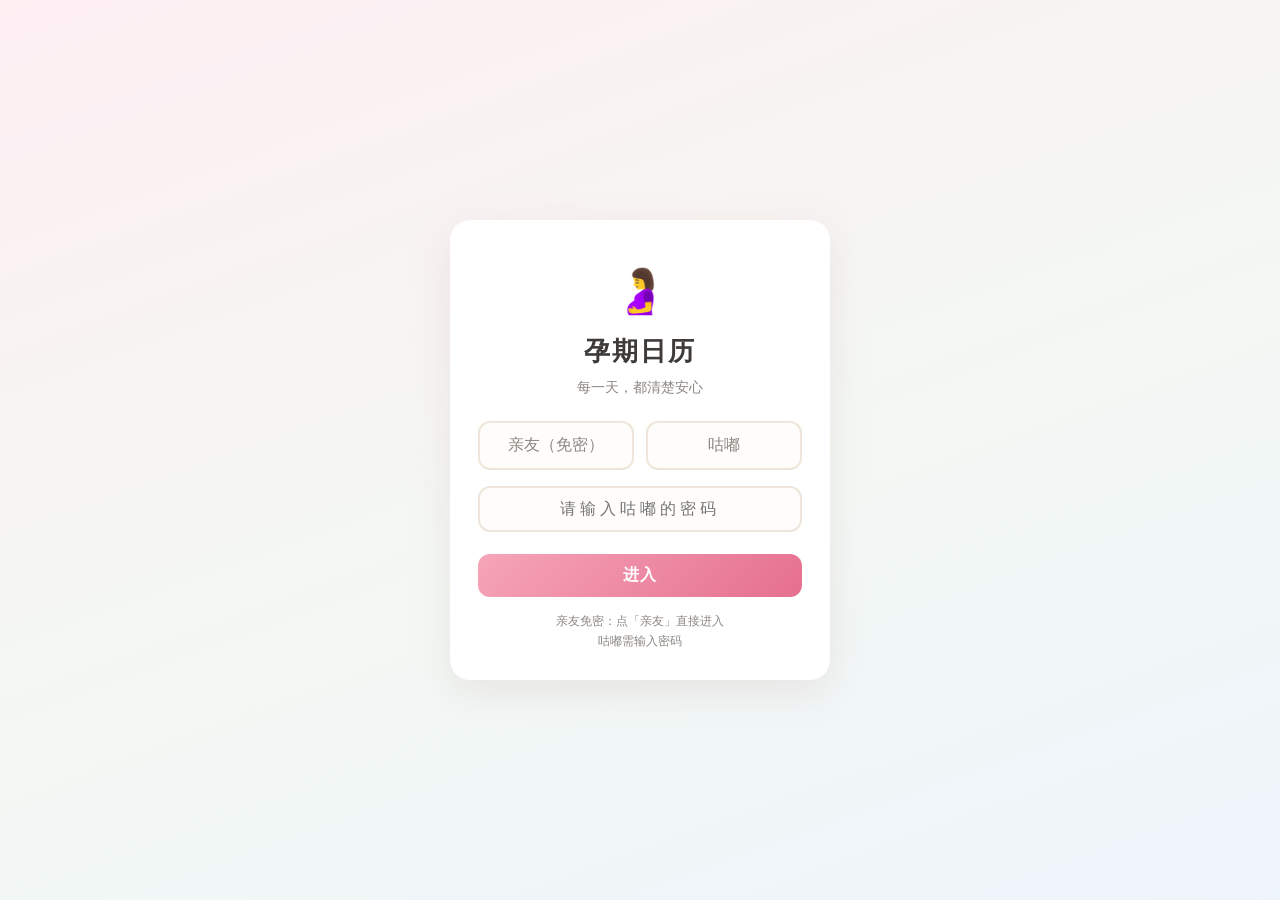
==== index.html @ 3a5e776f "deploy index.html" ====
<!DOCTYPE html>
<html lang="zh-CN">
<head>
<meta charset="utf-8">
<meta name="viewport" content="width=device-width, initial-scale=1, viewport-fit=cover">
<meta name="format-detection" content="telephone=no">
<title>孕期日历 · 咕嘟的孕期小日历</title>
<link rel="stylesheet" href="css/style.css?v=1">
</head>
<body>

<!-- ============ 登录页（未登录唯一可见） ============ -->
<div id="login-view" class="login-view">
  <div class="login-card">
    <div class="login-emoji">🤰</div>
    <div class="login-title">孕期日历</div>
    <div class="login-sub">每一天，都清楚安心</div>

    <div class="login-roles" id="login-roles">
      <button type="button" class="role-btn" data-role="family">亲友（免密）</button>
      <button type="button" class="role-btn" data-role="owner">咕嘟</button>
    </div>

    <input type="password" id="login-pwd" class="login-pwd" placeholder="请输入咕嘟的密码" autocomplete="current-password">
    <div class="login-error" id="login-error"></div>
    <button type="button" class="btn-primary btn-block" id="login-btn">进入</button>
    <div class="login-hint">亲友免密：点「亲友」直接进入<br>咕嘟需输入密码</div>
  </div>
</div>

<!-- ============ 主应用 ============ -->
<div id="app-view" class="app-view hidden">

  <header class="topbar">
    <div class="topbar-title">🤰 孕期日历</div>
    <div class="topbar-user">
      <span id="user-name" class="user-name"></span>
      <button type="button" id="logout-btn" class="btn-mini">退出</button>
    </div>
  </header>

  <!-- 今日卡 -->
  <section class="today-card" id="today-card">
    <div class="today-main">
      <div class="today-ga" id="today-ga"></div>
      <div class="today-stage" id="today-stage"></div>
    </div>
    <div class="progress"><div class="progress-fill" id="progress-fill"></div></div>
    <div class="today-meta">
      <span id="today-date"></span>
      <span id="today-edd"></span>
      <span id="today-next-check"></span>
    </div>
    <div class="offline-banner hidden" id="offline-banner">⚠️ 当前离线，显示的是最近一次缓存数据</div>
  </section>

  <!-- ===== 日历视图 ===== -->
  <section id="view-calendar" class="view">
    <div class="cal-nav">
      <button type="button" id="cal-prev" class="cal-nav-btn">‹</button>
      <div class="cal-month-label" id="cal-month-label"></div>
      <button type="button" id="cal-next" class="cal-nav-btn">›</button>
    </div>
    <div class="cal-weekdays">
      <span>日</span><span>一</span><span>二</span><span>三</span><span>四</span><span>五</span><span>六</span>
    </div>
    <div class="cal-grid" id="cal-grid"></div>
    <div class="cal-legend">
      <span><i class="dot dot-weight"></i>体重</span>
      <span><i class="dot dot-check"></i>产检</span>
      <span><i class="dot dot-event"></i>事项</span>
    </div>

    <!-- 日期详情：手机端=底部弹层；桌面端=日历下方的内联区块 -->
    <div id="detail-panel" class="detail-panel hidden">
      <div class="detail-header">
        <div class="detail-header-text">
          <div class="detail-date" id="detail-date"></div>
          <div class="detail-ga" id="detail-ga"></div>
        </div>
        <button type="button" id="detail-close" class="btn-mini">✕</button>
      </div>
      <div class="detail-body" id="detail-body"></div>
    </div>
    <div class="detail-mask hidden" id="detail-mask"></div>
    <div id="detail-hint" class="detail-hint hidden">👆 点上方日历中的日期，查看当天的孕周、产检、饮食提醒</div>
  </section>

  <!-- ===== 体重视图 ===== -->
  <section id="view-weight" class="view hidden">
    <h2 class="view-title">体重记录</h2>
    <div class="chart-card">
      <div class="chart-wrap" id="chart-wrap"></div>
      <div class="chart-note" id="chart-note"></div>
    </div>
    <div class="weight-form-wrap" id="weight-form-wrap"></div>
    <h3 class="list-title">历史记录</h3>
    <div class="weight-list" id="weight-list"></div>
  </section>

  <!-- ===== 建议视图 ===== -->
  <section id="view-suggest" class="view hidden">
    <h2 class="view-title">提建议</h2>
    <div class="suggest-compose" id="suggest-compose"></div>
    <h3 class="list-title" id="suggest-list-title"></h3>
    <div class="suggest-list" id="suggest-list"></div>
  </section>

  <!-- ===== 设置视图 ===== -->
  <section id="view-settings" class="view hidden">
    <h2 class="view-title">设置</h2>

    <div class="settings-group" id="settings-basic">
      <h3 class="settings-title">基础信息（仅咕嘟可修改）</h3>
      <label class="field">
        <span>末次月经（LMP）</span>
        <input type="date" id="set-lmp" disabled>
      </label>
      <label class="field">
        <span>身高（cm）</span>
        <input type="number" id="set-height" placeholder="如 160" min="100" max="220" step="0.5" inputmode="decimal" disabled>
      </label>
      <label class="field">
        <span>孕前体重（kg）</span>
        <input type="number" id="set-preweight" placeholder="如 55" min="30" max="150" step="0.1" inputmode="decimal" disabled>
      </label>
      <div class="bmi-info" id="bmi-info"></div>
      <div class="bmi-table" id="bmi-table"></div>
      <button type="button" class="btn-primary" id="set-basic-save" disabled>保存</button>
    </div>

    <div class="settings-group">
      <h3 class="settings-title">账户</h3>
      <div class="settings-row">
        <span>当前身份</span><span id="settings-role"></span>
      </div>
      <button type="button" class="btn-ghost" id="logout-btn2">退出登录</button>
    </div>

    <div class="settings-group" id="settings-backup">
      <h3 class="settings-title">数据备份（仅咕嘟）</h3>
      <div class="settings-tip">建议每月导出一次备份，防止意外丢失。导入会与现有数据合并（同日体重以导入文件为准）。</div>
      <button type="button" class="btn-ghost" id="export-btn">导出备份（JSON）</button>
      <button type="button" class="btn-ghost" id="import-btn">导入备份</button>
      <input type="file" id="import-file" accept=".json,application/json" class="hidden">
    </div>

    <div class="settings-group">
      <h3 class="settings-title">云同步状态</h3>
      <div class="settings-row"><span>存储模式</span><span id="cloud-status"></span></div>
      <button type="button" class="btn-ghost hidden" id="cloud-retry">重新连接云端</button>
    </div>

    <div class="settings-group" id="settings-owner-tools">
      <h3 class="settings-title">维护工具（仅咕嘟）</h3>
      <button type="button" class="btn-ghost" id="selftest-btn">运行自检</button>
      <div class="selftest-result" id="selftest-result"></div>
      <details class="hash-gen">
        <summary>密码哈希生成器（改密码用）</summary>
        <div class="settings-tip">输入新密码，生成 SHA-256 哈希，粘贴到 js/config.js 的 USERS 里替换旧哈希，同时更新 Supabase 的 app_secrets 表。</div>
        <label class="field"><span>新密码</span><input type="text" id="hash-input" placeholder="输入新密码"></label>
        <div class="hash-output" id="hash-output"></div>
      </details>
    </div>

    <div class="settings-group">
      <h3 class="settings-title">内容来源与免责声明</h3>
      <div class="sources-list" id="sources-list"></div>
      <div class="disclaimer" id="disclaimer-text"></div>
    </div>
  </section>

  <!-- 底部导航 -->
  <nav class="tabbar">
    <button type="button" class="tab active" data-tab="calendar">📅<span>日历</span></button>
    <button type="button" class="tab" data-tab="weight">⚖️<span>体重</span></button>
    <button type="button" class="tab" data-tab="suggest">💬<span>建议</span><i class="badge hidden" id="suggest-badge"></i></button>
    <button type="button" class="tab" data-tab="settings">⚙️<span>设置</span></button>
  </nav>
</div>

<!-- ============ 通用弹窗 ============ -->
<div id="modal" class="modal hidden">
  <div class="modal-card" id="modal-card"></div>
</div>
<div class="modal-mask hidden" id="modal-mask"></div>

<!-- 轻提示 -->
<div id="toast" class="toast hidden"></div>

<!-- 腾讯云开发 Web SDK（官方 CDN，国内直连；仅云同步模式需要） -->
<script src="https://static.cloudbase.net/cloudbase-js-sdk/2.17.3/cloudbase.full.js"></script>
<script src="js/config.js?v=1"></script>
<script src="js/sha256.js?v=1"></script>
<script src="js/content.js?v=1"></script>
<script src="js/calc.js?v=1"></script>
<script src="js/storage.js?v=1"></script>
<script src="js/chart.js?v=1"></script>
<script src="js/app.js?v=1"></script>
</body>
</html>
---- css/style.css ----
/* ============ 孕期日历 · 样式 ============ */
/* 移动优先；微信内核兼容：不用 dvh/:has() 等新特性 */

:root {
  --pink: #f6a5b8;
  --pink-deep: #e56f8f;
  --green: #8fd0b0;
  --green-deep: #4e9f78;
  --blue: #9bb7e0;
  --ink: #3d3a38;
  --muted: #8c8782;
  --bg: #faf6f1;
  --card: #ffffff;
  --line: #eee5db;
  --w-blue: #5b9bd5;
  --check-orange: #f2a65a;
  --event-purple: #a98cd6;
  --danger: #d96c6c;
  --radius: 14px;
}

* { margin: 0; padding: 0; box-sizing: border-box; -webkit-tap-highlight-color: transparent; }

html { font-size: 16px; }

body {
  font-family: -apple-system, BlinkMacSystemFont, "PingFang SC", "Hiragino Sans GB",
               "Microsoft YaHei", "Segoe UI", Roboto, sans-serif;
  background: var(--bg);
  color: var(--ink);
  line-height: 1.6;
  padding-bottom: 70px;
  min-height: 100vh;
}

.hidden { display: none !important; }

button { font-family: inherit; cursor: pointer; border: none; background: none; color: inherit; }
input, textarea, select { font-family: inherit; font-size: 16px; color: var(--ink); }

/* ============ 登录页 ============ */
.login-view {
  min-height: 100vh;
  display: flex;
  align-items: center;
  justify-content: center;
  padding: 24px;
  background: linear-gradient(160deg, #fdeef2 0%, #f3f8f4 55%, #eef4fb 100%);
}
.login-card {
  width: 100%;
  max-width: 380px;
  background: var(--card);
  border-radius: 20px;
  box-shadow: 0 12px 40px rgba(190, 150, 140, 0.18);
  padding: 36px 28px 28px;
  text-align: center;
}
.login-emoji { font-size: 44px; }
.login-title { font-size: 26px; font-weight: 700; margin-top: 4px; letter-spacing: 2px; }
.login-sub { color: var(--muted); font-size: 14px; margin: 4px 0 22px; }

.login-roles { display: flex; gap: 12px; margin-bottom: 16px; }
.role-btn {
  flex: 1;
  padding: 12px 0;
  border-radius: 12px;
  border: 2px solid var(--line);
  font-size: 16px;
  color: var(--muted);
  background: #fffdfb;
  transition: all .15s;
}
.role-btn.selected {
  border-color: var(--pink-deep);
  background: #fdeef2;
  color: var(--pink-deep);
  font-weight: 600;
}

.login-pwd {
  width: 100%;
  padding: 12px 14px;
  border: 2px solid var(--line);
  border-radius: 12px;
  background: #fffdfb;
  text-align: center;
  letter-spacing: 4px;
  outline: none;
}
.login-pwd:focus { border-color: var(--pink); }
.login-error { color: var(--danger); font-size: 13px; min-height: 22px; padding-top: 4px; }
.login-hint { color: var(--muted); font-size: 12px; margin-top: 14px; line-height: 1.7; }

/* ============ 按钮 ============ */
.btn-primary {
  display: inline-block;
  padding: 11px 22px;
  border-radius: 12px;
  background: linear-gradient(135deg, #f6a5b8, #e56f8f);
  color: #fff;
  font-size: 16px;
  font-weight: 600;
  letter-spacing: 1px;
  transition: opacity .15s;
}
.btn-primary:disabled { opacity: .45; cursor: not-allowed; }
.btn-block { display: block; width: 100%; }
.btn-ghost {
  display: block;
  width: 100%;
  margin-top: 10px;
  padding: 10px 14px;
  border: 1.5px solid var(--line);
  border-radius: 10px;
  background: #fffdfb;
  font-size: 14px;
  color: var(--ink);
}
.btn-ghost:active { background: #f7f1ea; }
.btn-mini {
  padding: 4px 10px;
  border: 1px solid rgba(255,255,255,.5);
  border-radius: 8px;
  color: #fff;
  font-size: 12px;
}
.btn-danger { color: var(--danger); }
.btn-sm {
  padding: 5px 12px;
  border: 1px solid var(--line);
  border-radius: 8px;
  font-size: 13px;
  background: #fffdfb;
}

/* ============ 顶部栏 ============ */
.topbar {
  position: sticky;
  top: 0;
  z-index: 30;
  display: flex;
  align-items: center;
  justify-content: space-between;
  padding: 10px 16px;
  background: linear-gradient(135deg, #f6a5b8, #e56f8f);
  color: #fff;
  box-shadow: 0 2px 10px rgba(220, 140, 160, .35);
}
.topbar-title { font-size: 17px; font-weight: 700; letter-spacing: 1px; }
.topbar-user { display: flex; align-items: center; gap: 8px; }
.user-name { font-size: 13px; opacity: .95; }

/* ============ 今日卡 ============ */
.today-card {
  margin: 14px 14px 6px;
  padding: 16px;
  border-radius: var(--radius);
  background: linear-gradient(135deg, #fff7f9 0%, #fffdfb 100%);
  box-shadow: 0 4px 16px rgba(190, 150, 140, .12);
  border: 1px solid #fbe8ee;
}
.today-main { display: flex; align-items: center; justify-content: space-between; }
.today-ga { font-size: 30px; font-weight: 800; letter-spacing: 1px; }
.today-stage {
  padding: 4px 12px;
  border-radius: 20px;
  font-size: 13px;
  font-weight: 600;
  color: #fff;
  background: var(--pink-deep);
}
.today-stage.mid { background: var(--green-deep); }
.today-stage.late { background: #7d9cc8; }

.progress {
  height: 8px;
  background: #f3e8e2;
  border-radius: 4px;
  margin: 14px 0 10px;
  overflow: hidden;
}
.progress-fill {
  height: 100%;
  width: 0;
  border-radius: 4px;
  background: linear-gradient(90deg, var(--pink), var(--pink-deep));
  transition: width .3s;
}
.today-meta { display: flex; flex-wrap: wrap; gap: 6px 14px; font-size: 12.5px; color: var(--muted); }

.offline-banner {
  margin-top: 10px;
  padding: 8px 10px;
  border-radius: 8px;
  background: #fff4e0;
  color: #a9742a;
  font-size: 12.5px;
}

/* ============ 视图容器 ============ */
.view { padding: 12px 14px 20px; }
.view-title { font-size: 18px; font-weight: 700; margin: 4px 0 12px; }
.list-title { font-size: 15px; font-weight: 700; margin: 18px 0 8px; }

/* ============ 日历 ============ */
.cal-nav {
  display: flex;
  align-items: center;
  justify-content: space-between;
  margin-bottom: 8px;
}
.cal-nav-btn {
  width: 40px;
  height: 40px;
  border-radius: 50%;
  background: #fff;
  border: 1px solid var(--line);
  font-size: 20px;
  color: var(--muted);
  line-height: 1;
}
.cal-nav-btn:disabled { opacity: .3; }
.cal-month-label { font-size: 16px; font-weight: 700; }

.cal-weekdays {
  display: grid;
  grid-template-columns: repeat(7, 1fr);
  text-align: center;
  font-size: 12px;
  color: var(--muted);
  padding: 4px 0 6px;
}
.cal-grid {
  display: grid;
  grid-template-columns: repeat(7, 1fr);
  gap: 4px;
}
.cal-cell {
  position: relative;
  aspect-ratio: 1;
  min-height: 46px;
  background: #fff;
  border: 1.5px solid transparent;
  border-radius: 10px;
  padding: 4px 2px;
  text-align: center;
  display: flex;
  flex-direction: column;
  align-items: center;
  justify-content: flex-start;
}
.cal-cell.clickable { cursor: pointer; }
.cal-cell.clickable:active { background: #fdf0f3; }
.cal-cell.off { background: transparent; opacity: .35; cursor: default; }
.cal-cell.today { border-color: var(--pink-deep); }
.cal-cell.selected { border-color: var(--pink-deep); background: #fdeef2; }
.cal-day {
  width: 26px;
  height: 26px;
  line-height: 26px;
  border-radius: 50%;
  font-size: 14px;
}
.cal-cell.today .cal-day { background: var(--pink-deep); color: #fff; font-weight: 700; }
.cal-dots {
  position: absolute;
  bottom: 4px;
  left: 0;
  right: 0;
  display: flex;
  justify-content: center;
  gap: 3px;
}
.dot { display: inline-block; width: 6px; height: 6px; border-radius: 50%; }
.dot-weight { background: var(--w-blue); }
.dot-check { background: var(--check-orange); }
.dot-event { background: var(--event-purple); }
.cal-legend {
  display: flex;
  justify-content: center;
  gap: 18px;
  margin-top: 12px;
  font-size: 12px;
  color: var(--muted);
}
.cal-legend .dot { margin-right: 4px; vertical-align: middle; }

/* ============ 图表 ============ */
.chart-card {
  background: #fff;
  border-radius: var(--radius);
  border: 1px solid var(--line);
  padding: 12px;
}
.chart-wrap { width: 100%; }
.chart-wrap svg { display: block; width: 100%; height: auto; }
.chart-note { font-size: 12px; color: var(--muted); margin-top: 6px; text-align: center; min-height: 18px; }
.chart-empty { color: var(--muted); font-size: 13px; text-align: center; padding: 40px 0; }
.chart-tip {
  position: absolute;
  z-index: 5;
  background: rgba(50, 42, 38, .95);
  color: #fff;
  border-radius: 10px;
  padding: 8px 10px;
  font-size: 12px;
  pointer-events: none;
  min-width: 150px;
  max-width: 230px;
  box-shadow: 0 4px 14px rgba(0,0,0,.2);
}
.chart-tip-row { display: flex; justify-content: space-between; gap: 10px; line-height: 1.7; }
.chart-tip-k { color: rgba(255,255,255,.68); flex-shrink: 0; }
.chart-tip-v { font-weight: 600; text-align: right; }

/* ============ 表单 ============ */
.weight-form-wrap { margin-top: 14px; }
.form-card {
  background: #fff;
  border-radius: var(--radius);
  border: 1px solid var(--line);
  padding: 14px;
}
.form-card h3 { font-size: 14px; margin-bottom: 10px; }
.field { display: block; margin-bottom: 10px; }
.field span { display: block; font-size: 13px; color: var(--muted); margin-bottom: 4px; }
.field input, .field textarea {
  width: 100%;
  padding: 10px 12px;
  border: 1.5px solid var(--line);
  border-radius: 10px;
  background: #fffdfb;
  outline: none;
}
.field input:focus, .field textarea:focus { border-color: var(--pink); }
.field-row { display: flex; gap: 10px; }
.field-row .field { flex: 1; }
.login-tip {
  margin-top: 12px;
  padding: 10px 12px;
  border-radius: 10px;
  background: #f7f1ea;
  font-size: 13px;
  color: var(--muted);
  text-align: center;
}

/* ============ 列表 ============ */
.weight-item, .suggest-item {
  background: #fff;
  border: 1px solid var(--line);
  border-radius: 12px;
  padding: 10px 12px;
  margin-bottom: 8px;
  font-size: 13.5px;
}
.weight-item .row1, .suggest-item .row1 { display: flex; justify-content: space-between; align-items: center; }
.weight-item .kg { font-size: 17px; font-weight: 700; color: var(--w-blue); }
.weight-item .delta-up { color: var(--danger); }
.weight-item .delta-down { color: var(--green-deep); }
.weight-item .delta-flat { color: var(--muted); }
.weight-item .meta { color: var(--muted); font-size: 12px; margin-top: 2px; }
.weight-item .ops { display: flex; gap: 6px; }
.empty-tip { color: var(--muted); font-size: 13px; text-align: center; padding: 24px 0; }

.suggest-item .status {
  padding: 2px 8px;
  border-radius: 10px;
  font-size: 11px;
  font-weight: 600;
}
.status-new { background: #fde4d0; color: #c07b2e; }
.status-done { background: #e3f3ea; color: var(--green-deep); }
.suggest-item .content { margin-top: 6px; white-space: pre-wrap; word-break: break-all; }
.suggest-item .meta { color: var(--muted); font-size: 12px; margin-top: 4px; }

/* ============ 底部导航 ============ */
.tabbar {
  position: fixed;
  bottom: 0;
  left: 0;
  right: 0;
  z-index: 40;
  display: flex;
  background: #fff;
  border-top: 1px solid var(--line);
  box-shadow: 0 -2px 12px rgba(0,0,0,.05);
  padding-bottom: env(safe-area-inset-bottom);
  transform: translateZ(0);
}
.tab {
  flex: 1;
  padding: 8px 0 7px;
  font-size: 11px;
  color: var(--muted);
  display: flex;
  flex-direction: column;
  align-items: center;
  gap: 1px;
  position: relative;
}
.tab.active { color: var(--pink-deep); font-weight: 600; }
.badge {
  position: absolute;
  top: 5px;
  left: calc(50% + 8px);
  width: 9px;
  height: 9px;
  border-radius: 50%;
  background: var(--danger);
}

/* ============ 详情弹层 ============ */
.detail-mask {
  position: fixed;
  inset: 0;
  background: rgba(40, 30, 25, .4);
  z-index: 50;
}
.detail-panel {
  position: fixed;
  left: 0;
  right: 0;
  bottom: 0;
  z-index: 60;
  background: #fffdfb;
  border-radius: 18px 18px 0 0;
  box-shadow: 0 -6px 30px rgba(0,0,0,.12);
  max-height: 88vh;
  display: flex;
  flex-direction: column;
  transform: translateZ(0);
}
.detail-header {
  display: flex;
  justify-content: space-between;
  align-items: center;
  padding: 14px 16px 10px;
  border-bottom: 1px solid var(--line);
}
.detail-date { font-size: 13px; color: var(--muted); }
.detail-ga { font-size: 20px; font-weight: 800; }
.detail-close-btn { font-size: 16px; }
.detail-body { overflow-y: auto; -webkit-overflow-scrolling: touch; padding: 12px 16px 24px; }

.detail-section {
  margin-bottom: 16px;
  padding: 12px;
  border-radius: 12px;
  background: #fff;
  border: 1px solid var(--line);
}
.detail-section h3 {
  font-size: 14px;
  margin-bottom: 8px;
  display: flex;
  align-items: center;
  justify-content: space-between;
}
.detail-section ul { padding-left: 18px; }
.detail-section li { font-size: 13.5px; margin-bottom: 4px; }
.p-check {
  padding: 8px 10px;
  border-radius: 10px;
  margin-bottom: 8px;
  background: #fff8f1;
  border: 1px solid #fde4d0;
}
.p-check.active { background: #fdf0e2; border-color: var(--check-orange); }
.p-check.past { background: #f6f5f4; border-color: var(--line); opacity: .75; }
.p-check .name { font-size: 13.5px; font-weight: 700; }
.p-check .range { font-size: 12px; color: var(--check-orange); margin: 2px 0; }
.p-check.past .range { color: var(--muted); }
.p-check .items { font-size: 12px; color: var(--muted); }
.p-check .tag {
  display: inline-block;
  font-size: 10.5px;
  padding: 1px 6px;
  border-radius: 8px;
  margin-left: 6px;
  vertical-align: 1px;
}
.tag-must { background: #fde4d0; color: #c07b2e; }
.tag-opt { background: #ececf4; color: #6a6a8a; }
.tag-who { background: #e3eefb; color: #4a7ab5; }
.tag-acog { background: #f0e8fb; color: #7d5bb0; }

.detail-event { padding: 8px 10px; border-radius: 10px; background: #f8f4fd; border: 1px solid #e8dcf7; margin-bottom: 8px; }
.detail-event .name { font-size: 13.5px; font-weight: 600; }
.detail-event .desc { font-size: 12.5px; color: var(--muted); margin-top: 2px; white-space: pre-wrap; }
.detail-event .ops { margin-top: 6px; display: flex; gap: 8px; }

.weight-of-day {
  padding: 10px 12px;
  border-radius: 10px;
  background: #eef4fb;
  border: 1px solid #d8e6f5;
  font-size: 13.5px;
  margin-bottom: 8px;
}
.weight-of-day .kg { font-size: 17px; font-weight: 700; color: var(--w-blue); }

.food-tab-row { display: flex; gap: 8px; margin-bottom: 10px; flex-wrap: wrap; }
.food-tab {
  padding: 6px 12px;
  border-radius: 20px;
  font-size: 12.5px;
  background: #f7f1ea;
  color: var(--muted);
}
.food-tab.active { background: var(--pink-deep); color: #fff; }
.src-tag { font-size: 11px; color: var(--muted); margin-left: 6px; font-weight: normal; }
.folk-note {
  margin-top: 6px;
  font-size: 11.5px;
  color: #a9742a;
  background: #fff8ec;
  border-radius: 8px;
  padding: 6px 8px;
}
.detail-source { font-size: 11px; color: var(--muted); text-align: right; }

/* ============ 弹窗 ============ */
.modal-mask {
  position: fixed;
  inset: 0;
  background: rgba(40, 30, 25, .45);
  z-index: 70;
}
.modal {
  position: fixed;
  left: 16px;
  right: 16px;
  top: 50%;
  transform: translateY(-50%);
  z-index: 80;
  max-width: 420px;
  margin: 0 auto;
}
.modal-card {
  background: #fff;
  border-radius: 16px;
  padding: 18px 16px;
  box-shadow: 0 10px 40px rgba(0,0,0,.2);
}
.modal-card h3 { font-size: 16px; margin-bottom: 12px; }
.modal-card input, .modal-card textarea, .modal-card select,
.form-card input, .form-card textarea {
  width: 100%;
  margin-bottom: 10px;
  padding: 10px 12px;
  border: 1.5px solid var(--line);
  border-radius: 10px;
  background: #fffdfb;
  outline: none;
  font-size: 16px;
}
.modal-card input:focus, .modal-card textarea:focus, .modal-card select:focus,
.form-card input:focus, .form-card textarea:focus { border-color: var(--pink); }
.ops { display: flex; gap: 8px; margin-top: 6px; flex-wrap: wrap; }
.modal-ops { display: flex; gap: 10px; margin-top: 14px; }
.modal-ops .btn-primary { flex: 1; }
.modal-ops .btn-ghost { flex: 1; margin-top: 0; }
.modal-msg { font-size: 14px; line-height: 1.7; }

/* ============ 轻提示 ============ */
.toast {
  position: fixed;
  left: 50%;
  bottom: 90px;
  transform: translateX(-50%);
  z-index: 100;
  background: rgba(50, 42, 38, .92);
  color: #fff;
  font-size: 13px;
  padding: 9px 18px;
  border-radius: 20px;
  max-width: 82%;
  text-align: center;
}

/* ============ 设置 ============ */
.settings-group {
  background: #fff;
  border: 1px solid var(--line);
  border-radius: var(--radius);
  padding: 14px;
  margin-bottom: 14px;
}
.settings-title { font-size: 14px; font-weight: 700; margin-bottom: 10px; }
.settings-row {
  display: flex;
  justify-content: space-between;
  font-size: 13.5px;
  padding: 6px 0;
  border-bottom: 1px dashed var(--line);
}
.settings-row:last-of-type { border-bottom: none; }
.settings-tip { font-size: 12px; color: var(--muted); margin-bottom: 10px; line-height: 1.6; }
.bmi-info { font-size: 13.5px; margin: 8px 0; padding: 8px 10px; border-radius: 10px; background: #f0f7f3; border: 1px solid #d9ecdf; }
.bmi-table { font-size: 12px; color: var(--muted); overflow-x: auto; margin-bottom: 10px; }
.bmi-table table { border-collapse: collapse; width: 100%; min-width: 460px; }
.bmi-table th, .bmi-table td { border: 1px solid var(--line); padding: 4px 6px; text-align: center; }
.bmi-table th { background: #faf5ef; }
.bmi-table tr.me td { background: #fdeef2; font-weight: 700; }
.selftest-result { margin-top: 10px; font-size: 12.5px; }
.selftest-result .ok { color: var(--green-deep); }
.selftest-result .fail { color: var(--danger); }
.hash-gen { margin-top: 10px; }
.hash-gen summary { font-size: 13.5px; color: var(--muted); cursor: pointer; padding: 4px 0; }
.hash-output {
  margin-top: 8px;
  font-size: 11.5px;
  word-break: break-all;
  background: #f7f1ea;
  padding: 8px;
  border-radius: 8px;
}
.sources-list { font-size: 12px; color: var(--muted); line-height: 1.8; }
.disclaimer {
  margin-top: 8px;
  font-size: 12px;
  color: #a9742a;
  background: #fff8ec;
  border-radius: 8px;
  padding: 8px 10px;
  line-height: 1.7;
}

/* ============ 桌面端 ============ */
@media (min-width: 720px) {
  body { padding-bottom: 0; }
  .app-view { max-width: 860px; margin: 0 auto; }
  .topbar { position: static; border-radius: 0 0 16px 16px; }
  .tabbar {
    position: sticky;
    bottom: auto;
    top: 0;
    z-index: 35;
    margin: 0 auto;
    max-width: 860px;
    border-top: none;
    border-bottom: 1px solid var(--line);
  }
  .tab { flex-direction: row; justify-content: center; gap: 6px; padding: 12px 0; font-size: 14px; }
  .view { max-width: 860px; margin: 0 auto; }

  /* 紧凑日历：约占界面 1/4，居中显示 */
  .cal-nav, .cal-weekdays, .cal-grid, .cal-legend { max-width: 280px; margin-left: auto; margin-right: auto; }
  .cal-cell { aspect-ratio: auto; min-height: 34px; border-radius: 8px; }
  .cal-day { width: 22px; height: 22px; line-height: 22px; font-size: 12.5px; }

  /* 日期详情：不再做右侧浮层，改为日历下方的内联区块 */
  .detail-mask { display: none; }
  .detail-panel {
    position: static;
    left: auto;
    right: auto;
    top: auto;
    bottom: auto;
    width: auto;
    max-height: none;
    height: auto;
    max-width: 860px;
    margin: 10px auto 24px;
    border-radius: var(--radius);
    border: 1px solid var(--line);
    box-shadow: 0 4px 16px rgba(190, 150, 140, .12);
    scroll-margin-top: 64px;
  }
  .detail-header { border-radius: var(--radius) var(--radius) 0 0; }
  .detail-body { height: auto; max-height: 60vh; overflow-y: auto; }

  .detail-hint {
    display: block;
    max-width: 860px;
    margin: 4px auto 24px;
    text-align: center;
    color: var(--muted);
    font-size: 13px;
  }
}
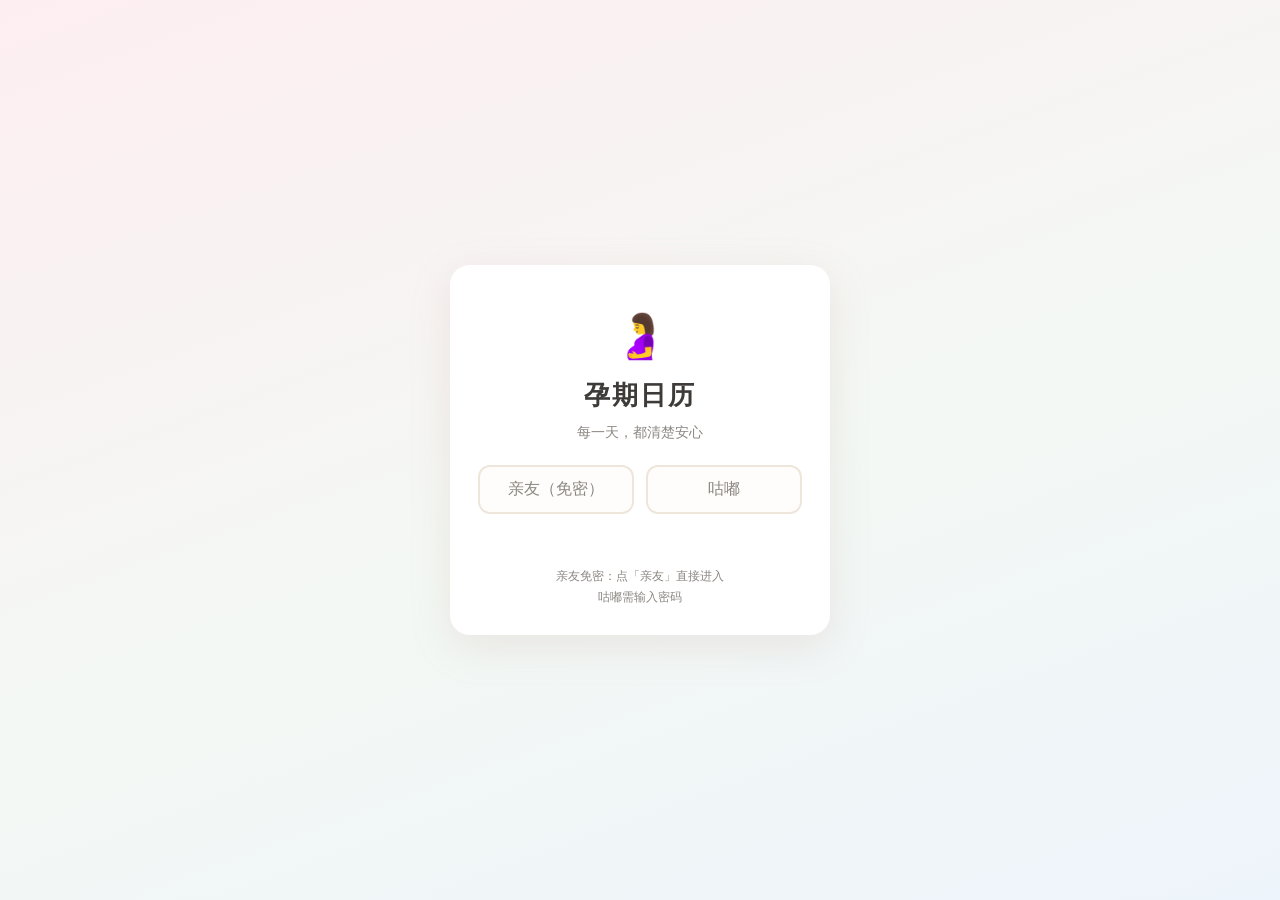
==== commit e011a0b3: "deploy index.html" ====
--- a/index.html
+++ b/index.html
@@ -5,7 +5,7 @@
 <meta name="viewport" content="width=device-width, initial-scale=1, viewport-fit=cover">
 <meta name="format-detection" content="telephone=no">
 <title>孕期日历 · 咕嘟的孕期小日历</title>
-<link rel="stylesheet" href="css/style.css?v=1">
+<link rel="stylesheet" href="css/style.css?v=2">
 </head>
 <body>
 
@@ -157,7 +157,7 @@
       <div class="selftest-result" id="selftest-result"></div>
       <details class="hash-gen">
         <summary>密码哈希生成器（改密码用）</summary>
-        <div class="settings-tip">输入新密码，生成 SHA-256 哈希，粘贴到 js/config.js 的 USERS 里替换旧哈希，同时更新 Supabase 的 app_secrets 表。</div>
+        <div class="settings-tip">输入新密码，生成 SHA-256 哈希，粘贴到 js/config.js 的 USERS 里替换旧哈希，同时更新云函数 app_write 里的 OWNER_HASH 并重新部署。</div>
         <label class="field"><span>新密码</span><input type="text" id="hash-input" placeholder="输入新密码"></label>
         <div class="hash-output" id="hash-output"></div>
       </details>
@@ -190,12 +190,12 @@
 
 <!-- 腾讯云开发 Web SDK（官方 CDN，国内直连；仅云同步模式需要） -->
 <script src="https://static.cloudbase.net/cloudbase-js-sdk/2.17.3/cloudbase.full.js"></script>
-<script src="js/config.js?v=1"></script>
-<script src="js/sha256.js?v=1"></script>
-<script src="js/content.js?v=1"></script>
-<script src="js/calc.js?v=1"></script>
-<script src="js/storage.js?v=1"></script>
-<script src="js/chart.js?v=1"></script>
-<script src="js/app.js?v=1"></script>
+<script src="js/config.js?v=2"></script>
+<script src="js/sha256.js?v=2"></script>
+<script src="js/content.js?v=2"></script>
+<script src="js/calc.js?v=2"></script>
+<script src="js/storage.js?v=2"></script>
+<script src="js/chart.js?v=2"></script>
+<script src="js/app.js?v=2"></script>
 </body>
 </html>
